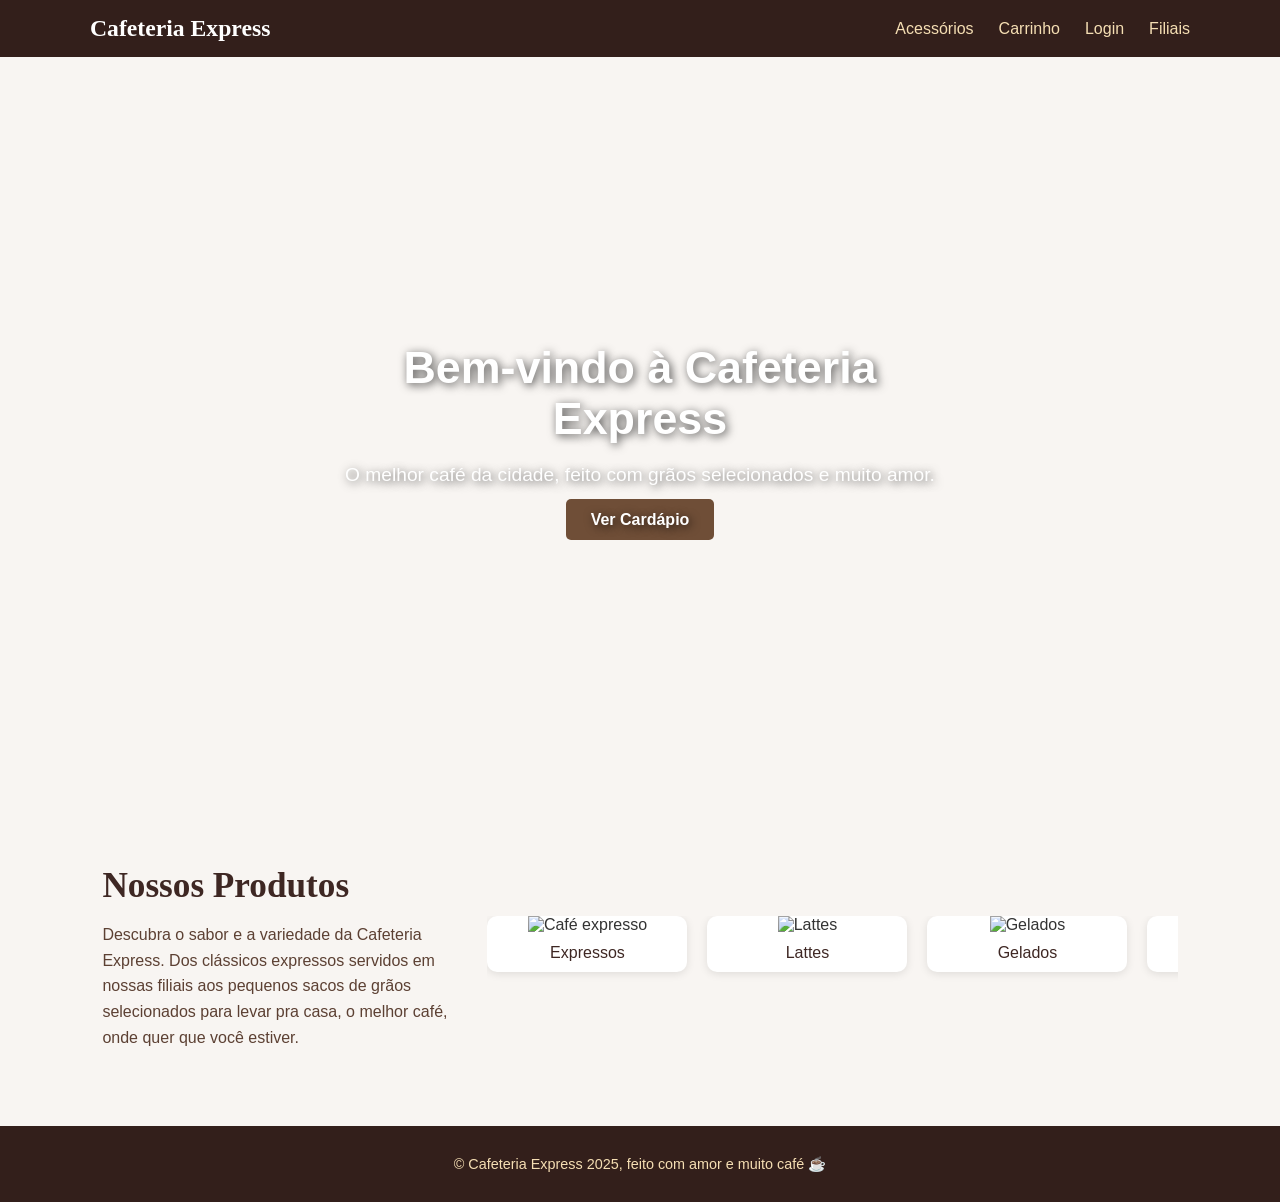
==== index.html @ 83c4452a "Add files via upload" ====
<!DOCTYPE html>
<html lang="pt-br">
<head>
    <meta charset="UTF-8">
    <meta name="viewport" content="width=device-width, initial-scale=1.0">
    <title>Cafeteria Express</title>
    <link rel="stylesheet" href="index.css">
</head>
<body>
    <header>
        <div class="container">
            <h1 class="logo">Cafeteria Express</h1>
            <nav>
                <!-- menú -->
                <ul class="menu">
                    <li><a href="acessórios.html">Acessórios</a></li>
                    <li><a href="login.html">Carrinho</a></li>
                    <li><a href="login.html">Login</a></li>
                    <li><a href="filial.html">Filiais</a></li>
                </ul>
            </nav>
        </div>
    </header>
    
    <!-- Central do início-->
    <section class="hero">
        <div class="hero-content">
            <h2>Bem-vindo à Cafeteria Express</h2>
            <p>O melhor café da cidade, feito com grãos selecionados e muito amor.</p>
            <a href="login.html" class="botao">Ver Cardápio</a>
        </div>
    </section>

    <section class="produtos">
    <div class="produtos-container">
        <div class="produtos-texto">
            <h2>Nossos Produtos</h2>
            <p>Descubra o sabor e a variedade da Cafeteria Express. Dos clássicos expressos servidos em nossas filiais aos pequenos sacos de grãos selecionados para levar pra casa, o melhor café, onde quer que você estiver.</p>
        </div>

        <div class="carrossel">
            <div class="item">
                <img src="https://i.pinimg.com/736x/4d/ee/81/4dee81f6a2a2453e061e9352c62f8b78.jpg" alt="Café expresso">
                <p>Expressos</p>
            </div>
            <div class="item">
                <img src="https://images.unsplash.com/photo-1541167760496-1628856ab772" alt="Lattes">
                <p>Lattes</p>
            </div>
            <div class="item">
                <img src="https://i.pinimg.com/736x/13/77/b2/1377b2ab9ab592ba8b2fa8a3f724e16e.jpg" alt="Gelados">
                <p>Gelados</p>
            </div>
            <div class="item">
                <img src="https://i.pinimg.com/736x/b9/d5/13/b9d5133b96e3b90ba5d4a3b5636ceeb7.jpg" alt="Doces">
                <p>Doces</p>
            </div>
            <div class="item">
                <img src="https://i.pinimg.com/736x/ae/89/64/ae8964cf6e597a886f5a9894a9e6cef9.jpg" alt="Salgados">
                <p>Salgados</p>
            </div>
            <div class="item">
                <img src="https://i.pinimg.com/736x/ad/c5/98/adc5980b20325e3e473f02723f715874.jpg" alt="Sacas de café">
                <p>Sacas de café</p>
            </div>
            <div class="item">
                <img src="https://i.pinimg.com/736x/a4/b3/50/a4b3501289ccf7d9346d3961d09ab35f.jpg" alt="Acessórios">
                <p>Acessórios</p>
            </div>
        </div>
    </div>
</section>

    <footer>
        <p>© Cafeteria Express 2025, feito com amor e muito café ☕</p>
    </footer>
</body>
</html>
---- index.css ----
body {
    margin: 0;
    font-family: "Poppins", sans-serif;
    background-color: #f8f5f2;
    color: #333;
}

header {
    background-color: #331f1b;
    color: #fff;
    padding: 15px 0;
}

.container {
    width: 90%;
    max-width: 1100px;
    margin: 0 auto;
    display: flex;
    justify-content: space-between;
    align-items: center;
}

.logo {
       font-family: 'Playfair Display', serif;
    font-size: 1.48em;
    margin: 0;
}

.menu {
    list-style: none;
    margin: 0;
    padding: 0;
    display: flex;
    gap: 25px;
}

.menu li a {
    text-decoration: none;
    color: #f5deb3;
    font-weight: 500;
    transition: color 0.3s;
}

.menu li a:hover {
    color: #fff;
}

.hero {
    background-image: url('https://images.unsplash.com/photo-1511920170033-f8396924c348');
    background-size: cover;
    background-position: center;
    height: 80vh;
    display: flex;
    align-items: center;
    justify-content: center;
    text-align: center;
    color: #fff;
    text-shadow: 2px 2px 10px rgba(0,0,0,0.7);
}

.hero-content {
    max-width: 600px;
}

.hero h2 {
    font-size: 2.8em;
    margin-bottom: 10px;
}

.hero p {
    font-size: 1.2em;
    margin-bottom: 25px;
}

.botao {
    background-color: #6f4e37;
    color: #fff;
    padding: 12px 25px;
    border-radius: 5px;
    text-decoration: none;
    font-weight: bold;
    transition: background 0.3s;
}

.botao:hover {
    background-color: #573c28;
}

.produtos {
    padding: 60px 8%;
}

.produtos-container {
    display: flex;
    align-items: center;
    justify-content: space-between;
    gap: 40px;
    flex-wrap: wrap; 
}

.produtos-texto {
    flex: 1;
    min-width: 250px;
}

.produtos-texto h2 {
    font-family: 'Playfair Display', serif;
    font-size: 2.2em;
    color: #3e2723;
    margin-bottom: 10px;
}

.produtos-texto p {
    color: #5c4033;
    line-height: 1.6;
    max-width: 400px;
}

.carrossel {
    flex: 2;
    display: flex;
    overflow-x: auto;
    gap: 20px;
    scroll-behavior: smooth;
    padding-bottom: 15px;
}

.carrossel::-webkit-scrollbar {
    height: 10px;
}

.carrossel::-webkit-scrollbar-thumb {
    background: #6f4e37;
    border-radius: 10px;
}

.item {
    flex: 0 0 auto;
    width: 200px;
    background-color: #fff;
    border-radius: 10px;
    box-shadow: 0 2px 8px rgba(0,0,0,0.1);
    text-align: center;
    overflow: hidden;
    transition: transform 0.3s;
}

.item:hover {
    transform: scale(1.05);
}

.item img {
    width: 100%;
    height: 150px;
    object-fit: cover;
}

.item p {
    margin: 10px 0;
    font-weight: 500;
    color: #3e2723;
}

footer {
    background-color: #331f1b;
    color: #f5deb3;
    text-align: center;
    padding: 15px 0;
    font-size: 0.9em;
}
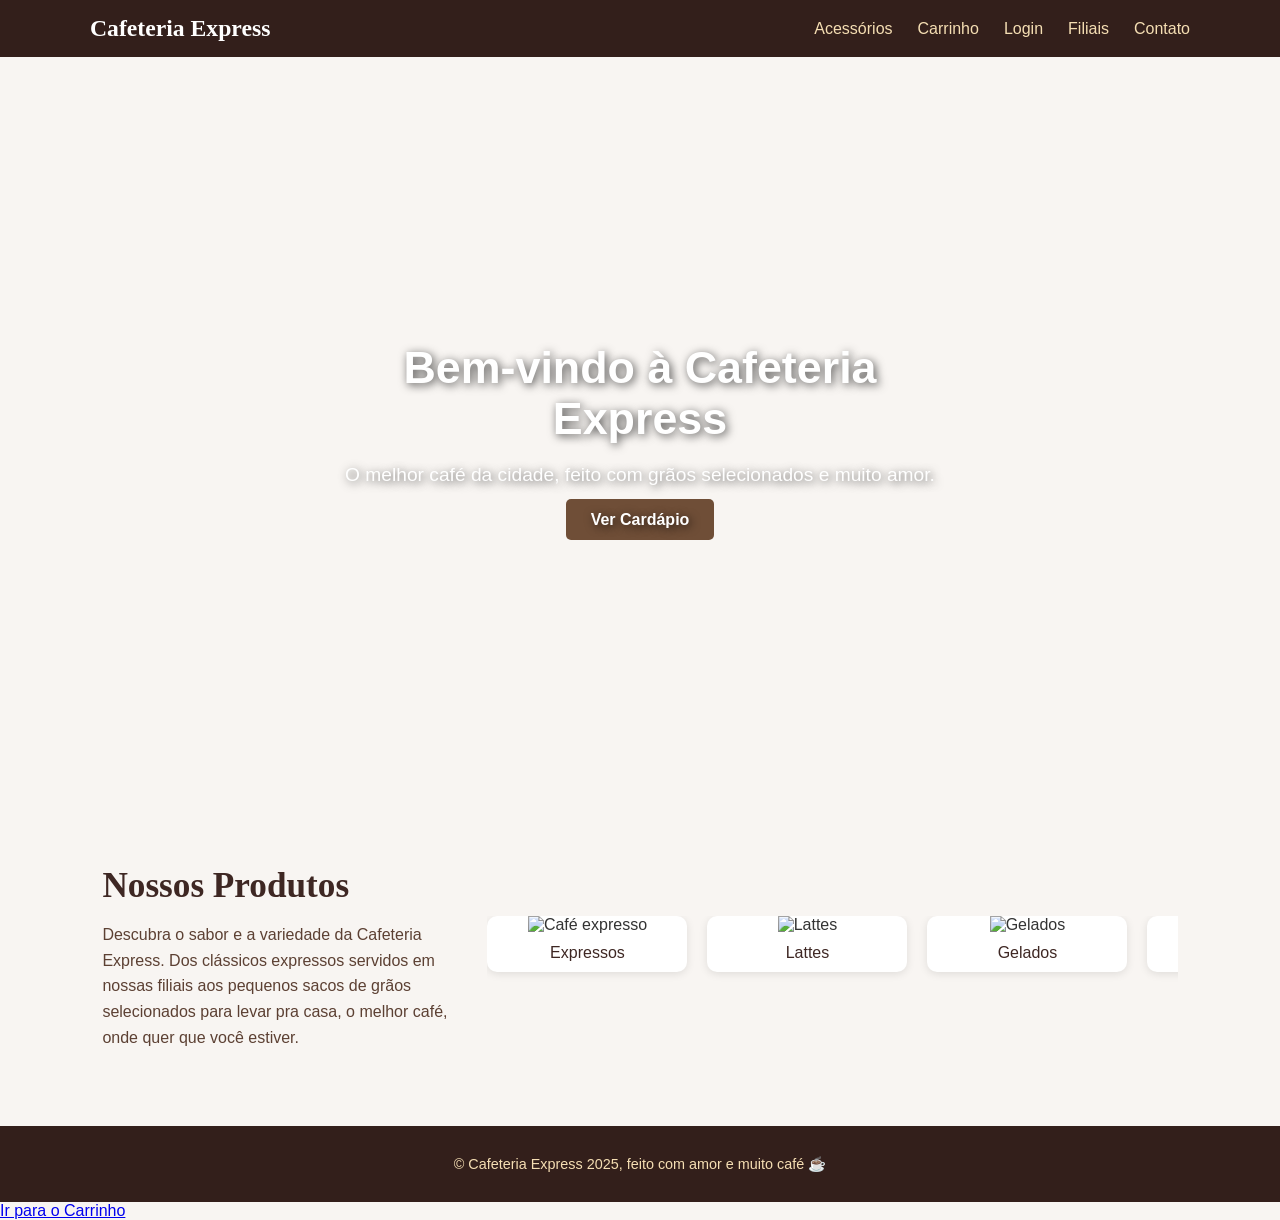
==== commit f3a1f310: "teste cafeteria ilustrativa" ====
--- a/index.html
+++ b/index.html
@@ -1,78 +1,79 @@
-<!DOCTYPE html>
-<html lang="pt-br">
-<head>
-    <meta charset="UTF-8">
-    <meta name="viewport" content="width=device-width, initial-scale=1.0">
-    <title>Cafeteria Express</title>
-    <link rel="stylesheet" href="index.css">
-</head>
-<body>
-    <header>
-        <div class="container">
-            <h1 class="logo">Cafeteria Express</h1>
-            <nav>
-                <!-- menú -->
-                <ul class="menu">
-                    <li><a href="acessórios.html">Acessórios</a></li>
-                    <li><a href="login.html">Carrinho</a></li>
-                    <li><a href="login.html">Login</a></li>
-                    <li><a href="filial.html">Filiais</a></li>
-                </ul>
-            </nav>
-        </div>
-    </header>
-    
-    <!-- Central do início-->
-    <section class="hero">
-        <div class="hero-content">
-            <h2>Bem-vindo à Cafeteria Express</h2>
-            <p>O melhor café da cidade, feito com grãos selecionados e muito amor.</p>
-            <a href="login.html" class="botao">Ver Cardápio</a>
-        </div>
-    </section>
-
-    <section class="produtos">
-    <div class="produtos-container">
-        <div class="produtos-texto">
-            <h2>Nossos Produtos</h2>
-            <p>Descubra o sabor e a variedade da Cafeteria Express. Dos clássicos expressos servidos em nossas filiais aos pequenos sacos de grãos selecionados para levar pra casa, o melhor café, onde quer que você estiver.</p>
-        </div>
-
-        <div class="carrossel">
-            <div class="item">
-                <img src="https://i.pinimg.com/736x/4d/ee/81/4dee81f6a2a2453e061e9352c62f8b78.jpg" alt="Café expresso">
-                <p>Expressos</p>
-            </div>
-            <div class="item">
-                <img src="https://images.unsplash.com/photo-1541167760496-1628856ab772" alt="Lattes">
-                <p>Lattes</p>
-            </div>
-            <div class="item">
-                <img src="https://i.pinimg.com/736x/13/77/b2/1377b2ab9ab592ba8b2fa8a3f724e16e.jpg" alt="Gelados">
-                <p>Gelados</p>
-            </div>
-            <div class="item">
-                <img src="https://i.pinimg.com/736x/b9/d5/13/b9d5133b96e3b90ba5d4a3b5636ceeb7.jpg" alt="Doces">
-                <p>Doces</p>
-            </div>
-            <div class="item">
-                <img src="https://i.pinimg.com/736x/ae/89/64/ae8964cf6e597a886f5a9894a9e6cef9.jpg" alt="Salgados">
-                <p>Salgados</p>
-            </div>
-            <div class="item">
-                <img src="https://i.pinimg.com/736x/ad/c5/98/adc5980b20325e3e473f02723f715874.jpg" alt="Sacas de café">
-                <p>Sacas de café</p>
-            </div>
-            <div class="item">
-                <img src="https://i.pinimg.com/736x/a4/b3/50/a4b3501289ccf7d9346d3961d09ab35f.jpg" alt="Acessórios">
-                <p>Acessórios</p>
-            </div>
-        </div>
-    </div>
-</section>
-
-    <footer>
-        <p>© Cafeteria Express 2025, feito com amor e muito café ☕</p>
-    </footer>
-</body>
+<!DOCTYPE html>
+<html lang="pt-br">
+<head>
+    <meta charset="UTF-8">
+    <meta name="viewport" content="width=device-width, initial-scale=1.0">
+    <title>Cafeteria Express</title>
+    <link rel="stylesheet" href="index.css">
+</head>
+<body>
+    <header>
+        <div class="container">
+            <h1 class="logo">Cafeteria Express</h1>
+            <nav>
+                <!-- menú -->
+                <ul class="menu">
+                    <li><a href="acessórios.html">Acessórios</a></li>
+                    <li><a href="login.html">Carrinho</a></li>
+                    <li><a href="login.html">Login</a></li>
+                    <li><a href="#">Filiais</a></li>
+                    <li><a href="#">Contato</a></li>
+                </ul>
+            </nav>
+        </div>
+    </header>
+
+    <section class="hero">
+        <div class="hero-content">
+            <h2>Bem-vindo à Cafeteria Express</h2>
+            <p>O melhor café da cidade, feito com grãos selecionados e muito amor.</p>
+            <a href="cardapio.html" class="botao">Ver Cardápio</a>
+        </div>
+    </section>
+
+    <section class="produtos">
+    <div class="produtos-container">
+        <div class="produtos-texto">
+            <h2>Nossos Produtos</h2>
+            <p>Descubra o sabor e a variedade da Cafeteria Express. Dos clássicos expressos servidos em nossas filiais aos pequenos sacos de grãos selecionados para levar pra casa, o melhor café, onde quer que você estiver.</p>
+        </div>
+
+        <div class="carrossel">
+            <div class="item">
+                <img src="https://i.pinimg.com/736x/4d/ee/81/4dee81f6a2a2453e061e9352c62f8b78.jpg" alt="Café expresso">
+                <p>Expressos</p>
+            </div>
+            <div class="item">
+                <img src="https://images.unsplash.com/photo-1541167760496-1628856ab772" alt="Lattes">
+                <p>Lattes</p>
+            </div>
+            <div class="item">
+                <img src="https://i.pinimg.com/736x/13/77/b2/1377b2ab9ab592ba8b2fa8a3f724e16e.jpg" alt="Gelados">
+                <p>Gelados</p>
+            </div>
+            <div class="item">
+                <img src="https://i.pinimg.com/736x/b9/d5/13/b9d5133b96e3b90ba5d4a3b5636ceeb7.jpg" alt="Doces">
+                <p>Doces</p>
+            </div>
+            <div class="item">
+                <img src="https://i.pinimg.com/736x/ae/89/64/ae8964cf6e597a886f5a9894a9e6cef9.jpg" alt="Salgados">
+                <p>Salgados</p>
+            </div>
+            <div class="item">
+                <img src="https://i.pinimg.com/736x/ad/c5/98/adc5980b20325e3e473f02723f715874.jpg" alt="Sacas de café">
+                <p>Sacas de café</p>
+            </div>
+            <div class="item">
+                <img src="https://i.pinimg.com/736x/a4/b3/50/a4b3501289ccf7d9346d3961d09ab35f.jpg" alt="Acessórios">
+                <p>Acessórios</p>
+            </div>
+        </div>
+    </div>
+</section>
+
+    <footer>
+        <p>© Cafeteria Express 2025, feito com amor e muito café ☕</p>
+    </footer>
+<a href="carrinho.html">Ir para o Carrinho</a>
+</body>
 </html>
--- a/index.css
+++ b/index.css
@@ -1,170 +1,170 @@
-body {
-    margin: 0;
-    font-family: "Poppins", sans-serif;
-    background-color: #f8f5f2;
-    color: #333;
-}
-
-header {
-    background-color: #331f1b;
-    color: #fff;
-    padding: 15px 0;
-}
-
-.container {
-    width: 90%;
-    max-width: 1100px;
-    margin: 0 auto;
-    display: flex;
-    justify-content: space-between;
-    align-items: center;
-}
-
-.logo {
-       font-family: 'Playfair Display', serif;
-    font-size: 1.48em;
-    margin: 0;
-}
-
-.menu {
-    list-style: none;
-    margin: 0;
-    padding: 0;
-    display: flex;
-    gap: 25px;
-}
-
-.menu li a {
-    text-decoration: none;
-    color: #f5deb3;
-    font-weight: 500;
-    transition: color 0.3s;
-}
-
-.menu li a:hover {
-    color: #fff;
-}
-
-.hero {
-    background-image: url('https://images.unsplash.com/photo-1511920170033-f8396924c348');
-    background-size: cover;
-    background-position: center;
-    height: 80vh;
-    display: flex;
-    align-items: center;
-    justify-content: center;
-    text-align: center;
-    color: #fff;
-    text-shadow: 2px 2px 10px rgba(0,0,0,0.7);
-}
-
-.hero-content {
-    max-width: 600px;
-}
-
-.hero h2 {
-    font-size: 2.8em;
-    margin-bottom: 10px;
-}
-
-.hero p {
-    font-size: 1.2em;
-    margin-bottom: 25px;
-}
-
-.botao {
-    background-color: #6f4e37;
-    color: #fff;
-    padding: 12px 25px;
-    border-radius: 5px;
-    text-decoration: none;
-    font-weight: bold;
-    transition: background 0.3s;
-}
-
-.botao:hover {
-    background-color: #573c28;
-}
-
-.produtos {
-    padding: 60px 8%;
-}
-
-.produtos-container {
-    display: flex;
-    align-items: center;
-    justify-content: space-between;
-    gap: 40px;
-    flex-wrap: wrap; 
-}
-
-.produtos-texto {
-    flex: 1;
-    min-width: 250px;
-}
-
-.produtos-texto h2 {
-    font-family: 'Playfair Display', serif;
-    font-size: 2.2em;
-    color: #3e2723;
-    margin-bottom: 10px;
-}
-
-.produtos-texto p {
-    color: #5c4033;
-    line-height: 1.6;
-    max-width: 400px;
-}
-
-.carrossel {
-    flex: 2;
-    display: flex;
-    overflow-x: auto;
-    gap: 20px;
-    scroll-behavior: smooth;
-    padding-bottom: 15px;
-}
-
-.carrossel::-webkit-scrollbar {
-    height: 10px;
-}
-
-.carrossel::-webkit-scrollbar-thumb {
-    background: #6f4e37;
-    border-radius: 10px;
-}
-
-.item {
-    flex: 0 0 auto;
-    width: 200px;
-    background-color: #fff;
-    border-radius: 10px;
-    box-shadow: 0 2px 8px rgba(0,0,0,0.1);
-    text-align: center;
-    overflow: hidden;
-    transition: transform 0.3s;
-}
-
-.item:hover {
-    transform: scale(1.05);
-}
-
-.item img {
-    width: 100%;
-    height: 150px;
-    object-fit: cover;
-}
-
-.item p {
-    margin: 10px 0;
-    font-weight: 500;
-    color: #3e2723;
-}
-
-footer {
-    background-color: #331f1b;
-    color: #f5deb3;
-    text-align: center;
-    padding: 15px 0;
-    font-size: 0.9em;
+body {
+    margin: 0;
+    font-family: "Poppins", sans-serif;
+    background-color: #f8f5f2;
+    color: #333;
+}
+
+header {
+    background-color: #331f1b;
+    color: #fff;
+    padding: 15px 0;
+}
+
+.container {
+    width: 90%;
+    max-width: 1100px;
+    margin: 0 auto;
+    display: flex;
+    justify-content: space-between;
+    align-items: center;
+}
+
+.logo {
+       font-family: 'Playfair Display', serif;
+    font-size: 1.48em;
+    margin: 0;
+}
+
+.menu {
+    list-style: none;
+    margin: 0;
+    padding: 0;
+    display: flex;
+    gap: 25px;
+}
+
+.menu li a {
+    text-decoration: none;
+    color: #f5deb3;
+    font-weight: 500;
+    transition: color 0.3s;
+}
+
+.menu li a:hover {
+    color: #fff;
+}
+
+.hero {
+    background-image: url('https://images.unsplash.com/photo-1511920170033-f8396924c348');
+    background-size: cover;
+    background-position: center;
+    height: 80vh;
+    display: flex;
+    align-items: center;
+    justify-content: center;
+    text-align: center;
+    color: #fff;
+    text-shadow: 2px 2px 10px rgba(0,0,0,0.7);
+}
+
+.hero-content {
+    max-width: 600px;
+}
+
+.hero h2 {
+    font-size: 2.8em;
+    margin-bottom: 10px;
+}
+
+.hero p {
+    font-size: 1.2em;
+    margin-bottom: 25px;
+}
+
+.botao {
+    background-color: #6f4e37;
+    color: #fff;
+    padding: 12px 25px;
+    border-radius: 5px;
+    text-decoration: none;
+    font-weight: bold;
+    transition: background 0.3s;
+}
+
+.botao:hover {
+    background-color: #573c28;
+}
+
+.produtos {
+    padding: 60px 8%;
+}
+
+.produtos-container {
+    display: flex;
+    align-items: center;
+    justify-content: space-between;
+    gap: 40px;
+    flex-wrap: wrap; 
+}
+
+.produtos-texto {
+    flex: 1;
+    min-width: 250px;
+}
+
+.produtos-texto h2 {
+    font-family: 'Playfair Display', serif;
+    font-size: 2.2em;
+    color: #3e2723;
+    margin-bottom: 10px;
+}
+
+.produtos-texto p {
+    color: #5c4033;
+    line-height: 1.6;
+    max-width: 400px;
+}
+
+.carrossel {
+    flex: 2;
+    display: flex;
+    overflow-x: auto;
+    gap: 20px;
+    scroll-behavior: smooth;
+    padding-bottom: 15px;
+}
+
+.carrossel::-webkit-scrollbar {
+    height: 10px;
+}
+
+.carrossel::-webkit-scrollbar-thumb {
+    background: #6f4e37;
+    border-radius: 10px;
+}
+
+.item {
+    flex: 0 0 auto;
+    width: 200px;
+    background-color: #fff;
+    border-radius: 10px;
+    box-shadow: 0 2px 8px rgba(0,0,0,0.1);
+    text-align: center;
+    overflow: hidden;
+    transition: transform 0.3s;
+}
+
+.item:hover {
+    transform: scale(1.05);
+}
+
+.item img {
+    width: 100%;
+    height: 150px;
+    object-fit: cover;
+}
+
+.item p {
+    margin: 10px 0;
+    font-weight: 500;
+    color: #3e2723;
+}
+
+footer {
+    background-color: #331f1b;
+    color: #f5deb3;
+    text-align: center;
+    padding: 15px 0;
+    font-size: 0.9em;
 }
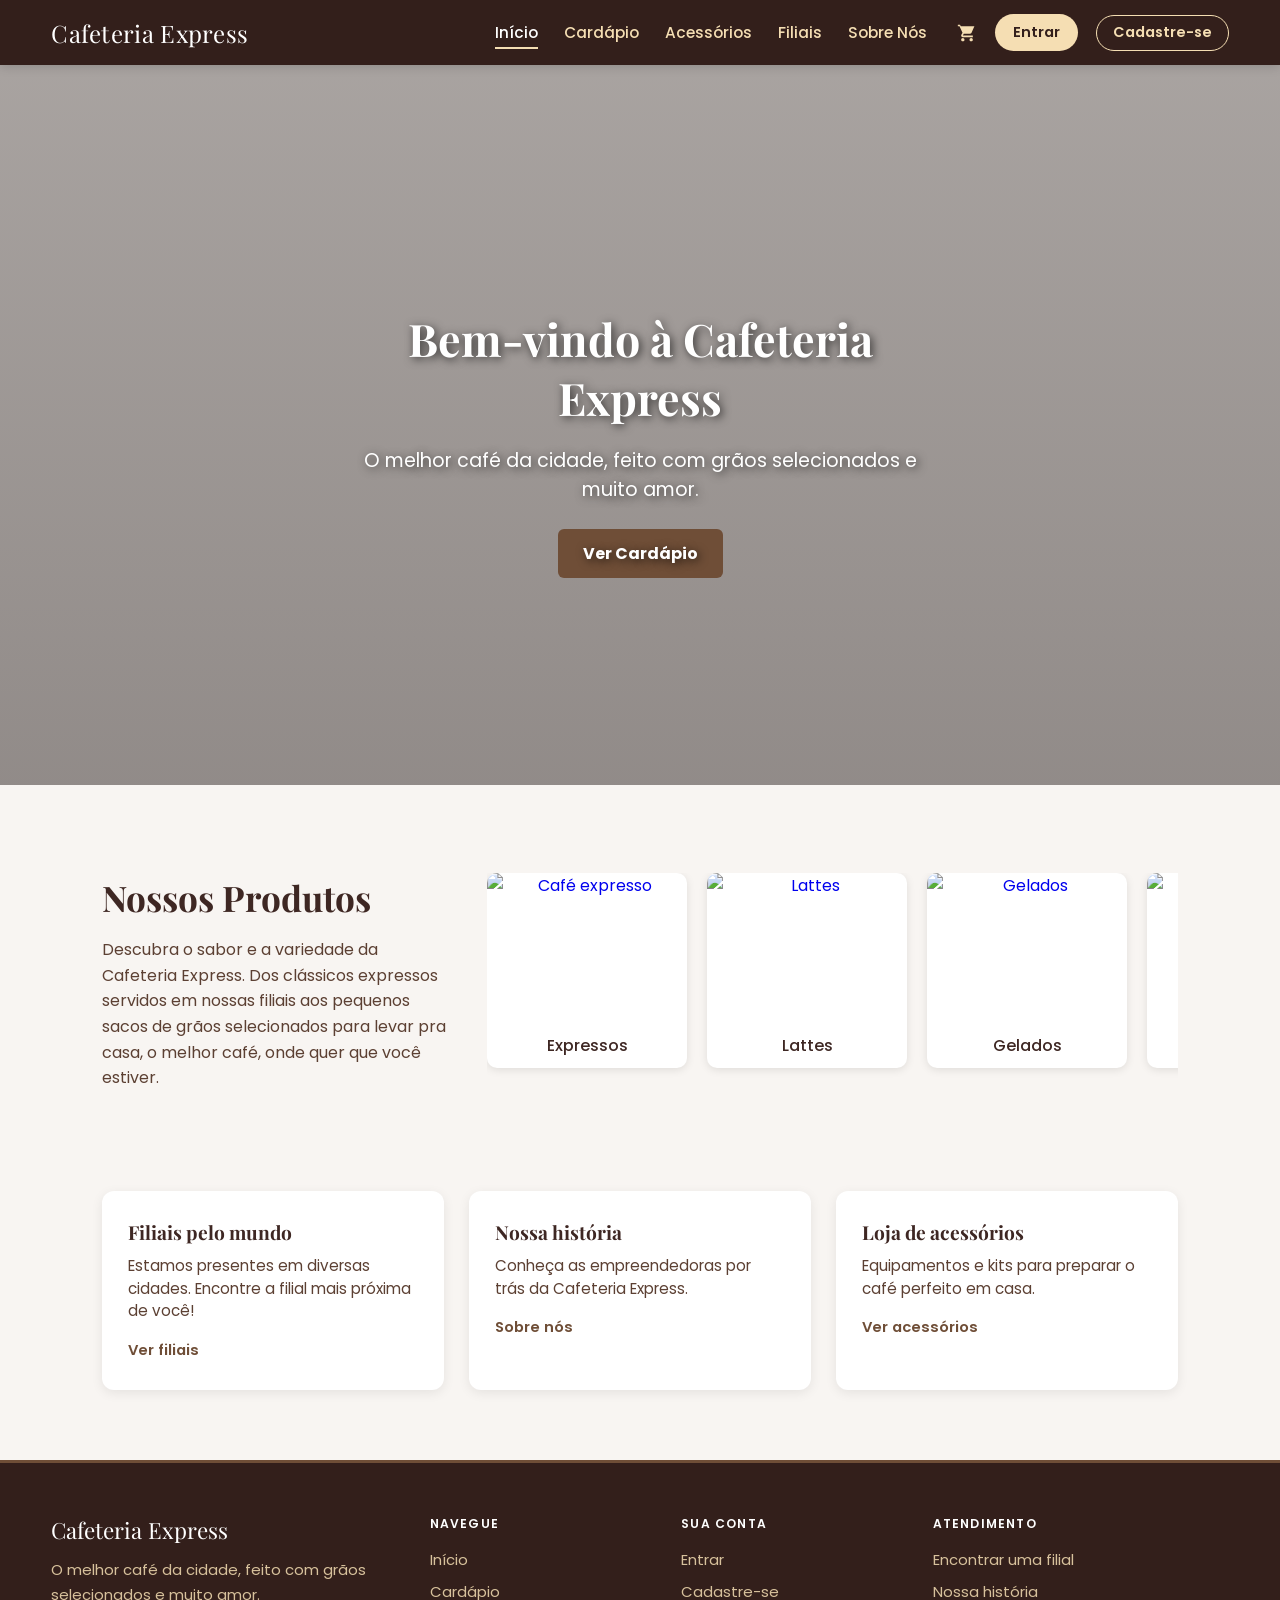
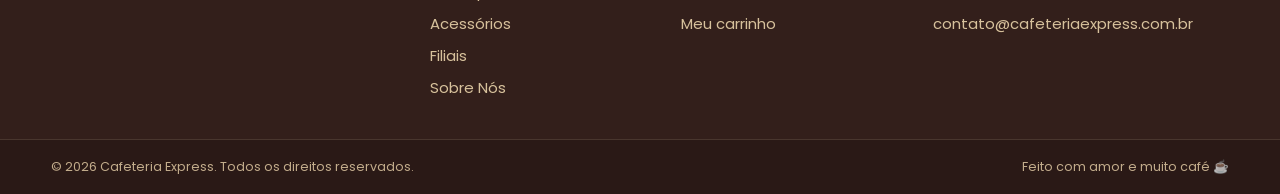
==== commit 2bb6d3ce: "Atualização do coffe" ====
--- a/index.html
+++ b/index.html
@@ -2,23 +2,36 @@
 <html lang="pt-br">
 <head>
     <meta charset="UTF-8">
-    <meta name="viewport" content="width=device-width, initial-scale=1.0">
-    <title>Cafeteria Express</title>
+    <meta name="viewport" content="width=device-width, initial-scale=1.0, viewport-fit=cover">
+    <title>Cafeteria Express — O melhor café da cidade</title>
+    <link href="https://fonts.googleapis.com/css2?family=Poppins:wght@300;400;500;600&family=Playfair+Display:wght@600&display=swap" rel="stylesheet">
+    <link rel="stylesheet" href="global.css">
     <link rel="stylesheet" href="index.css">
 </head>
 <body>
     <header>
         <div class="container">
-            <h1 class="logo">Cafeteria Express</h1>
+            <a href="index.html" class="logo">Cafeteria Express</a>
             <nav>
-                <!-- menú -->
-                <ul class="menu">
-                    <li><a href="acessórios.html">Acessórios</a></li>
-                    <li><a href="login.html">Carrinho</a></li>
-                    <li><a href="login.html">Login</a></li>
-                    <li><a href="#">Filiais</a></li>
-                    <li><a href="#">Contato</a></li>
+                <button id="nav-toggle" class="nav-toggle" aria-label="Abrir menu" aria-expanded="false">
+                    <span></span><span></span><span></span>
+                </button>
+                <ul class="menu" id="menu-principal">
+                    <li><a href="index.html" class="active">Início</a></li>
+                    <li><a href="carrinho.html">Cardápio</a></li>
+                    <li><a href="acessorios.html">Acessórios</a></li>
+                    <li><a href="filial.html">Filiais</a></li>
+                    <li><a href="sobre.html">Sobre Nós</a></li>
+                    <li class="menu-acoes-mobile"><a href="login.html" class="botao-login">Entrar</a></li>
+                    <li class="menu-acoes-mobile"><a href="cadastro.html" class="botao-cadastro">Cadastre-se</a></li>
                 </ul>
+                <div class="nav-acoes">
+                    <a href="carrinho-resumo.html" class="icone-carrinho" aria-label="Ver carrinho">
+                        <svg class="icone-carrinho-svg" viewBox="0 0 24 24" width="20" height="20" fill="currentColor" aria-hidden="true"><path d="M7 18c-1.1 0-1.99.9-1.99 2S5.9 22 7 22s2-.9 2-2-.9-2-2-2zM1 2v2h2l3.6 7.59-1.35 2.45c-.16.28-.25.61-.25.96 0 1.1.9 2 2 2h12v-2H7.42c-.14 0-.25-.11-.25-.25l.03-.12L8.1 13h7.45c.75 0 1.41-.41 1.75-1.03L20.88 4H4.54l-.94-2H1zm16 16c-1.1 0-1.99.9-1.99 2s.89 2 1.99 2 2-.9 2-2-.9-2-2-2z"/></svg> <span id="cart-badge" class="cart-badge">0</span>
+                    </a>
+                    <a href="login.html" class="botao-login">Entrar</a>
+                    <a href="cadastro.html" class="botao-cadastro">Cadastre-se</a>
+                </div>
             </nav>
         </div>
     </header>
@@ -27,53 +40,116 @@
         <div class="hero-content">
             <h2>Bem-vindo à Cafeteria Express</h2>
             <p>O melhor café da cidade, feito com grãos selecionados e muito amor.</p>
-            <a href="cardapio.html" class="botao">Ver Cardápio</a>
+            <a href="carrinho.html" class="botao">Ver Cardápio</a>
         </div>
     </section>
 
     <section class="produtos">
-    <div class="produtos-container">
-        <div class="produtos-texto">
-            <h2>Nossos Produtos</h2>
-            <p>Descubra o sabor e a variedade da Cafeteria Express. Dos clássicos expressos servidos em nossas filiais aos pequenos sacos de grãos selecionados para levar pra casa, o melhor café, onde quer que você estiver.</p>
+        <div class="produtos-container">
+            <div class="produtos-texto">
+                <h2>Nossos Produtos</h2>
+                <p>Descubra o sabor e a variedade da Cafeteria Express. Dos clássicos expressos servidos em nossas filiais aos pequenos sacos de grãos selecionados para levar pra casa, o melhor café, onde quer que você estiver.</p>
+            </div>
+
+            <div class="carrossel">
+                <a class="item" href="carrinho.html">
+                    <img src="https://i.pinimg.com/736x/4d/ee/81/4dee81f6a2a2453e061e9352c62f8b78.jpg" alt="Café expresso">
+                    <p>Expressos</p>
+                </a>
+                <a class="item" href="carrinho.html">
+                    <img src="https://images.unsplash.com/photo-1541167760496-1628856ab772" alt="Lattes">
+                    <p>Lattes</p>
+                </a>
+                <a class="item" href="carrinho.html">
+                    <img src="https://i.pinimg.com/736x/13/77/b2/1377b2ab9ab592ba8b2fa8a3f724e16e.jpg" alt="Gelados">
+                    <p>Gelados</p>
+                </a>
+                <a class="item" href="carrinho.html">
+                    <img src="https://i.pinimg.com/736x/b9/d5/13/b9d5133b96e3b90ba5d4a3b5636ceeb7.jpg" alt="Doces">
+                    <p>Doces</p>
+                </a>
+                <a class="item" href="carrinho.html">
+                    <img src="https://i.pinimg.com/736x/ae/89/64/ae8964cf6e597a886f5a9894a9e6cef9.jpg" alt="Salgados">
+                    <p>Salgados</p>
+                </a>
+                <a class="item" href="acessorios.html">
+                    <img src="https://i.pinimg.com/736x/ad/c5/98/adc5980b20325e3e473f02723f715874.jpg" alt="Sacas de café">
+                    <p>Sacas de café</p>
+                </a>
+                <a class="item" href="acessorios.html">
+                    <img src="https://i.pinimg.com/736x/a4/b3/50/a4b3501289ccf7d9346d3961d09ab35f.jpg" alt="Acessórios">
+                    <p>Acessórios</p>
+                </a>
+            </div>
+        </div>
+    </section>
+
+    <section class="destaque">
+        <div class="destaque-container">
+            <div class="destaque-caixa">
+                <h3>Filiais pelo mundo</h3>
+                <p>Estamos presentes em diversas cidades. Encontre a filial mais próxima de você!</p>
+                <a href="filial.html" class="link-destaque">Ver filiais</a>
+            </div>
+            <div class="destaque-caixa">
+                <h3>Nossa história</h3>
+                <p>Conheça as empreendedoras por trás da Cafeteria Express.</p>
+                <a href="sobre.html" class="link-destaque">Sobre nós</a>
+            </div>
+            <div class="destaque-caixa">
+                <h3>Loja de acessórios</h3>
+                <p>Equipamentos e kits para preparar o café perfeito em casa.</p>
+                <a href="acessorios.html" class="link-destaque">Ver acessórios</a>
+            </div>
+        </div>
+    </section>
+
+    <footer class="rodape">
+        <div class="rodape-container">
+            <div class="rodape-col rodape-marca">
+                <a href="index.html" class="rodape-logo">Cafeteria Express</a>
+                <p>O melhor café da cidade, feito com grãos selecionados e muito amor.</p>
+            </div>
+
+            <nav class="rodape-col" aria-label="Navegação do rodapé">
+                <h3>Navegue</h3>
+                <ul>
+                    <li><a href="index.html">Início</a></li>
+                    <li><a href="carrinho.html">Cardápio</a></li>
+                    <li><a href="acessorios.html">Acessórios</a></li>
+                    <li><a href="filial.html">Filiais</a></li>
+                    <li><a href="sobre.html">Sobre Nós</a></li>
+                </ul>
+            </nav>
+
+            <nav class="rodape-col" aria-label="Sua conta">
+                <h3>Sua conta</h3>
+                <ul>
+                    <li><a href="login.html">Entrar</a></li>
+                    <li><a href="cadastro.html">Cadastre-se</a></li>
+                    <li><a href="carrinho-resumo.html">Meu carrinho</a></li>
+                </ul>
+            </nav>
+
+            <div class="rodape-col">
+                <h3>Atendimento</h3>
+                <ul>
+                    <li><a href="filial.html">Encontrar uma filial</a></li>
+                    <li><a href="sobre.html">Nossa história</a></li>
+                    <li><a href="mailto:contato@cafeteriaexpress.com.br">contato@cafeteriaexpress.com.br</a></li>
+                </ul>
+            </div>
         </div>
 
-        <div class="carrossel">
-            <div class="item">
-                <img src="https://i.pinimg.com/736x/4d/ee/81/4dee81f6a2a2453e061e9352c62f8b78.jpg" alt="Café expresso">
-                <p>Expressos</p>
-            </div>
-            <div class="item">
-                <img src="https://images.unsplash.com/photo-1541167760496-1628856ab772" alt="Lattes">
-                <p>Lattes</p>
-            </div>
-            <div class="item">
-                <img src="https://i.pinimg.com/736x/13/77/b2/1377b2ab9ab592ba8b2fa8a3f724e16e.jpg" alt="Gelados">
-                <p>Gelados</p>
-            </div>
-            <div class="item">
-                <img src="https://i.pinimg.com/736x/b9/d5/13/b9d5133b96e3b90ba5d4a3b5636ceeb7.jpg" alt="Doces">
-                <p>Doces</p>
-            </div>
-            <div class="item">
-                <img src="https://i.pinimg.com/736x/ae/89/64/ae8964cf6e597a886f5a9894a9e6cef9.jpg" alt="Salgados">
-                <p>Salgados</p>
-            </div>
-            <div class="item">
-                <img src="https://i.pinimg.com/736x/ad/c5/98/adc5980b20325e3e473f02723f715874.jpg" alt="Sacas de café">
-                <p>Sacas de café</p>
-            </div>
-            <div class="item">
-                <img src="https://i.pinimg.com/736x/a4/b3/50/a4b3501289ccf7d9346d3961d09ab35f.jpg" alt="Acessórios">
-                <p>Acessórios</p>
+        <div class="rodape-base">
+            <div class="rodape-base-container">
+                <p>&copy; <span data-ano>2025</span> Cafeteria Express. Todos os direitos reservados.</p>
+                <p>Feito com amor e muito café &#9749;</p>
             </div>
         </div>
-    </div>
-</section>
+    </footer>
 
-    <footer>
-        <p>© Cafeteria Express 2025, feito com amor e muito café ☕</p>
-    </footer>
-<a href="carrinho.html">Ir para o Carrinho</a>
+    <script src="cart.js"></script>
+    <script src="nav.js"></script>
 </body>
-</html>+</html>
--- a/global.css
+++ b/global.css
@@ -0,0 +1,496 @@
+:root {
+    --marrom-escuro: #331f1b;
+    --marrom: #6f4e37;
+    --marrom-hover: #573c28;
+    --marrom-claro: #f5deb3;
+    --bg: #f8f5f2;
+    --texto: #3e2723;
+    --texto-suave: #5c4033;
+    --borda: #e3d3c5;
+}
+
+* {
+    box-sizing: border-box;
+}
+
+html {
+    -webkit-text-size-adjust: 100%;
+    text-size-adjust: 100%;
+}
+
+body {
+    margin: 0;
+    min-height: 100vh;
+    min-height: 100dvh;
+    display: flex;
+    flex-direction: column;
+    font-family: 'Poppins', sans-serif;
+    background-color: var(--bg);
+    color: var(--texto);
+    overflow-x: hidden;
+}
+
+img,
+svg,
+video {
+    max-width: 100%;
+}
+
+a {
+    font-family: inherit;
+}
+
+header {
+    background-color: var(--marrom-escuro);
+    position: sticky;
+    top: 0;
+    z-index: 100;
+    box-shadow: 0 2px 10px rgba(0,0,0,0.15);
+}
+
+header .container {
+    width: 92%;
+    max-width: 1200px;
+    margin: 0 auto;
+    display: flex;
+    align-items: center;
+    justify-content: space-between;
+    padding: 14px 0;
+}
+
+.logo {
+    font-family: 'Playfair Display', serif;
+    font-size: 1.5em;
+    color: #fff;
+    text-decoration: none;
+    letter-spacing: 0.3px;
+    white-space: nowrap;
+}
+
+header nav {
+    display: flex;
+    align-items: center;
+    gap: 30px;
+}
+
+.menu {
+    list-style: none;
+    display: flex;
+    gap: 26px;
+    margin: 0;
+    padding: 0;
+}
+
+.menu li a {
+    text-decoration: none;
+    color: var(--marrom-claro);
+    font-weight: 500;
+    font-size: 0.96em;
+    padding-bottom: 4px;
+    border-bottom: 2px solid transparent;
+    transition: color 0.25s, border-color 0.25s;
+}
+
+.menu li a:hover {
+    color: #fff;
+}
+
+.menu li a.active {
+    color: #fff;
+    border-bottom-color: var(--marrom-claro);
+}
+
+.nav-acoes {
+    display: flex;
+    align-items: center;
+    gap: 18px;
+}
+
+.icone-carrinho {
+    position: relative;
+    text-decoration: none;
+    font-size: 1.25em;
+    color: var(--marrom-claro);
+    display: inline-flex;
+    align-items: center;
+    gap: 6px;
+    transition: color 0.25s;
+}
+
+.icone-carrinho:hover {
+    color: #fff;
+}
+
+.icone-carrinho-svg {
+    display: block;
+}
+
+.cart-badge {
+    position: absolute;
+    top: -8px;
+    right: -12px;
+    background: #c0392b;
+    color: #fff;
+    font-size: 0.6em;
+    font-weight: 700;
+    min-width: 17px;
+    height: 17px;
+    border-radius: 50%;
+    display: none;
+    align-items: center;
+    justify-content: center;
+    padding: 0 3px;
+    font-family: 'Poppins', sans-serif;
+}
+
+.botao-login {
+    text-decoration: none;
+    background-color: var(--marrom-claro);
+    color: var(--marrom-escuro);
+    padding: 8px 18px;
+    border-radius: 20px;
+    font-weight: 600;
+    font-size: 0.9em;
+    transition: 0.25s;
+    white-space: nowrap;
+}
+
+.botao-login:hover {
+    background-color: #fff;
+}
+
+.botao-cadastro {
+    text-decoration: none;
+    background-color: transparent;
+    color: var(--marrom-claro);
+    border: 1.5px solid var(--marrom-claro);
+    padding: 6.5px 16px;
+    border-radius: 20px;
+    font-weight: 600;
+    font-size: 0.9em;
+    transition: 0.25s;
+    white-space: nowrap;
+}
+
+.botao-cadastro:hover {
+    background-color: var(--marrom-claro);
+    color: var(--marrom-escuro);
+}
+
+/* Itens de conta dentro do menu — só aparecem no mobile */
+.menu-acoes-mobile {
+    display: none;
+}
+
+/* Hamburger — visível apenas no mobile */
+.nav-toggle {
+    display: none;
+    flex-direction: column;
+    justify-content: center;
+    align-items: center;
+    gap: 5px;
+    width: 44px;
+    height: 44px;
+    background: none;
+    border: none;
+    cursor: pointer;
+    padding: 0;
+    position: relative;
+    z-index: 3;
+}
+
+.nav-toggle span {
+    display: block;
+    width: 24px;
+    height: 2px;
+    background: #fff;
+    transition: 0.3s;
+}
+
+.nav-toggle.ativo span:nth-child(1) { transform: translateY(7px) rotate(45deg); }
+.nav-toggle.ativo span:nth-child(2) { opacity: 0; }
+.nav-toggle.ativo span:nth-child(3) { transform: translateY(-7px) rotate(-45deg); }
+
+.nav-overlay {
+    position: fixed;
+    inset: 0;
+    background: rgba(20, 10, 8, 0.55);
+    opacity: 0;
+    visibility: hidden;
+    transition: opacity 0.3s, visibility 0.3s;
+    z-index: 1;
+}
+
+.nav-overlay.visivel {
+    opacity: 1;
+    visibility: visible;
+}
+
+body.menu-aberto {
+    overflow: hidden;
+}
+
+/* Tablets e celulares: menu lateral */
+@media (max-width: 1024px) {
+    header .container {
+        padding: 10px 0;
+    }
+
+    .nav-toggle {
+        display: flex;
+        order: 2;
+        margin-right: -8px;
+    }
+
+    header nav {
+        gap: 10px;
+    }
+
+    .nav-acoes {
+        order: 1;
+        gap: 14px;
+    }
+
+    /* os botões saem da barra e vão para dentro do menu */
+    .nav-acoes .botao-login,
+    .nav-acoes .botao-cadastro {
+        display: none;
+    }
+
+    .menu {
+        position: fixed;
+        top: 0;
+        right: 0;
+        height: 100vh;
+        height: 100dvh;
+        width: min(300px, 82vw);
+        background: var(--marrom-escuro);
+        flex-direction: column;
+        align-items: stretch;
+        padding: 84px 28px 32px;
+        gap: 6px;
+        overflow-y: auto;
+        transform: translateX(105%);
+        visibility: hidden;
+        transition: transform 0.3s ease, visibility 0.3s;
+        box-shadow: -4px 0 20px rgba(0,0,0,0.3);
+        z-index: 2;
+    }
+
+    .menu.aberto {
+        transform: translateX(0);
+        visibility: visible;
+    }
+
+    .menu li a {
+        display: block;
+        padding: 12px 0;
+        border-bottom: 1px solid rgba(245, 222, 179, 0.12);
+        font-size: 1.02em;
+    }
+
+    .menu li a.active {
+        border-bottom-color: var(--marrom-claro);
+    }
+
+    .menu .menu-acoes-mobile {
+        display: block;
+        margin-top: 10px;
+    }
+
+    .menu li a.botao-login,
+    .menu li a.botao-cadastro {
+        text-align: center;
+        padding: 12px 18px;
+        border-radius: 24px;
+        font-size: 0.95em;
+        border-bottom: none;
+    }
+
+    .menu li a.botao-login {
+        background-color: var(--marrom-claro);
+        color: var(--marrom-escuro);
+    }
+
+    .menu li a.botao-cadastro {
+        background-color: transparent;
+        color: var(--marrom-claro);
+        border: 1.5px solid var(--marrom-claro);
+        padding: 10.5px 18px;
+    }
+}
+
+@media (max-width: 400px) {
+    .logo {
+        font-size: 1.25em;
+    }
+}
+
+/* ===== BOTÃO PADRÃO ===== */
+.botao {
+    display: inline-block;
+    background-color: var(--marrom);
+    color: #fff;
+    padding: 12px 25px;
+    border-radius: 6px;
+    text-decoration: none;
+    font-weight: bold;
+    border: none;
+    cursor: pointer;
+    font-size: 1em;
+    transition: background 0.3s;
+}
+
+.botao:hover {
+    background-color: var(--marrom-hover);
+}
+
+/* ===== FOOTER ===== */
+footer.rodape {
+    margin-top: auto;
+    background-color: var(--marrom-escuro);
+    color: var(--marrom-claro);
+    font-size: 0.93em;
+    border-top: 3px solid var(--marrom);
+}
+
+.rodape-container {
+    width: 92%;
+    max-width: 1200px;
+    margin: 0 auto;
+    padding: 52px 0 40px;
+    display: grid;
+    grid-template-columns: 1.6fr 1fr 1fr 1.4fr;
+    gap: 40px;
+}
+
+.rodape-logo {
+    display: inline-block;
+    font-family: 'Playfair Display', serif;
+    font-size: 1.5em;
+    color: #fff;
+    text-decoration: none;
+    margin-bottom: 12px;
+}
+
+.rodape-marca p {
+    margin: 0;
+    line-height: 1.7;
+    max-width: 320px;
+    color: rgba(245, 222, 179, 0.85);
+}
+
+.rodape-col h3 {
+    margin: 0 0 16px;
+    font-family: 'Poppins', sans-serif;
+    font-size: 0.82em;
+    font-weight: 600;
+    letter-spacing: 1.2px;
+    text-transform: uppercase;
+    color: #fff;
+}
+
+.rodape-col ul {
+    list-style: none;
+    margin: 0;
+    padding: 0;
+    display: flex;
+    flex-direction: column;
+    gap: 10px;
+}
+
+.rodape-col li a {
+    color: rgba(245, 222, 179, 0.85);
+    text-decoration: none;
+    overflow-wrap: anywhere;
+    transition: color 0.25s;
+}
+
+.rodape-col li a:hover,
+.rodape-col li a:focus-visible {
+    color: #fff;
+    text-decoration: underline;
+}
+
+.rodape-base {
+    border-top: 1px solid rgba(245, 222, 179, 0.15);
+    background-color: rgba(0, 0, 0, 0.18);
+    padding-bottom: env(safe-area-inset-bottom, 0px);
+}
+
+.rodape-base-container {
+    width: 92%;
+    max-width: 1200px;
+    margin: 0 auto;
+    padding: 18px 0;
+    display: flex;
+    justify-content: space-between;
+    align-items: center;
+    flex-wrap: wrap;
+    gap: 6px 24px;
+    font-size: 0.85em;
+    color: rgba(245, 222, 179, 0.75);
+}
+
+.rodape-base-container p {
+    margin: 0;
+}
+
+@media (max-width: 900px) {
+    .rodape-container {
+        grid-template-columns: 1fr 1fr;
+        gap: 34px 30px;
+        padding: 42px 0 32px;
+    }
+
+    .rodape-marca {
+        grid-column: 1 / -1;
+    }
+
+    .rodape-marca p {
+        max-width: 480px;
+    }
+}
+
+@media (max-width: 520px) {
+    .rodape-container {
+        padding: 36px 0 26px;
+        gap: 30px 20px;
+    }
+
+    .rodape-col:last-child {
+        grid-column: 1 / -1;
+    }
+
+    .rodape-base-container {
+        flex-direction: column;
+        text-align: center;
+        gap: 4px;
+    }
+}
+
+/* ===== TOAST (feedback de "adicionado ao carrinho") ===== */
+#toast {
+    position: fixed;
+    bottom: 30px;
+    left: 50%;
+    transform: translateX(-50%) translateY(20px);
+    background: var(--marrom-escuro);
+    color: #fff;
+    padding: 14px 26px;
+    border-radius: 30px;
+    font-size: 0.95em;
+    font-weight: 500;
+    box-shadow: 0 6px 18px rgba(0,0,0,0.25);
+    opacity: 0;
+    pointer-events: none;
+    transition: opacity 0.3s, transform 0.3s;
+    z-index: 999;
+    max-width: calc(100vw - 32px);
+    text-align: center;
+}
+
+#toast.show {
+    opacity: 1;
+    transform: translateX(-50%) translateY(0);
+}
--- a/index.css
+++ b/index.css
@@ -1,55 +1,9 @@
-body {
-    margin: 0;
-    font-family: "Poppins", sans-serif;
-    background-color: #f8f5f2;
-    color: #333;
-}
-
-header {
-    background-color: #331f1b;
-    color: #fff;
-    padding: 15px 0;
-}
-
-.container {
-    width: 90%;
-    max-width: 1100px;
-    margin: 0 auto;
-    display: flex;
-    justify-content: space-between;
-    align-items: center;
-}
-
-.logo {
-       font-family: 'Playfair Display', serif;
-    font-size: 1.48em;
-    margin: 0;
-}
-
-.menu {
-    list-style: none;
-    margin: 0;
-    padding: 0;
-    display: flex;
-    gap: 25px;
-}
-
-.menu li a {
-    text-decoration: none;
-    color: #f5deb3;
-    font-weight: 500;
-    transition: color 0.3s;
-}
-
-.menu li a:hover {
-    color: #fff;
-}
-
 .hero {
-    background-image: url('https://images.unsplash.com/photo-1511920170033-f8396924c348');
+    background-image: linear-gradient(rgba(20,10,8,0.35), rgba(20,10,8,0.45)), url('https://images.unsplash.com/photo-1511920170033-f8396924c348');
     background-size: cover;
     background-position: center;
-    height: 80vh;
+    min-height: 80vh;
+    padding: 60px 0;
     display: flex;
     align-items: center;
     justify-content: center;
@@ -60,9 +14,11 @@
 
 .hero-content {
     max-width: 600px;
+    padding: 0 20px;
 }
 
 .hero h2 {
+    font-family: 'Playfair Display', serif;
     font-size: 2.8em;
     margin-bottom: 10px;
 }
@@ -72,20 +28,6 @@
     margin-bottom: 25px;
 }
 
-.botao {
-    background-color: #6f4e37;
-    color: #fff;
-    padding: 12px 25px;
-    border-radius: 5px;
-    text-decoration: none;
-    font-weight: bold;
-    transition: background 0.3s;
-}
-
-.botao:hover {
-    background-color: #573c28;
-}
-
 .produtos {
     padding: 60px 8%;
 }
@@ -95,7 +37,7 @@
     align-items: center;
     justify-content: space-between;
     gap: 40px;
-    flex-wrap: wrap; 
+    flex-wrap: wrap;
 }
 
 .produtos-texto {
@@ -114,6 +56,19 @@
     color: #5c4033;
     line-height: 1.6;
     max-width: 400px;
+    margin-bottom: 20px;
+}
+
+.botao-secundario {
+    background-color: transparent;
+    color: #6f4e37;
+    border: 2px solid #6f4e37;
+    padding: 10px 22px;
+}
+
+.botao-secundario:hover {
+    background-color: #6f4e37;
+    color: #fff;
 }
 
 .carrossel {
@@ -123,6 +78,7 @@
     gap: 20px;
     scroll-behavior: smooth;
     padding-bottom: 15px;
+    min-width: 0;
 }
 
 .carrossel::-webkit-scrollbar {
@@ -143,6 +99,8 @@
     text-align: center;
     overflow: hidden;
     transition: transform 0.3s;
+    text-decoration: none;
+    display: block;
 }
 
 .item:hover {
@@ -153,6 +111,7 @@
     width: 100%;
     height: 150px;
     object-fit: cover;
+    display: block;
 }
 
 .item p {
@@ -161,10 +120,118 @@
     color: #3e2723;
 }
 
-footer {
-    background-color: #331f1b;
-    color: #f5deb3;
-    text-align: center;
-    padding: 15px 0;
-    font-size: 0.9em;
-}+.destaque {
+    padding: 20px 8% 70px;
+}
+
+.destaque-container {
+    display: flex;
+    flex-wrap: wrap;
+    gap: 25px;
+    max-width: 1100px;
+    margin: 0 auto;
+}
+
+.destaque-caixa {
+    flex: 1;
+    min-width: 240px;
+    background: #fff;
+    border-radius: 12px;
+    padding: 28px 26px;
+    box-shadow: 0 3px 12px rgba(0,0,0,0.08);
+}
+
+.destaque-caixa h3 {
+    font-family: 'Playfair Display', serif;
+    color: #3e2723;
+    margin: 0 0 10px;
+    font-size: 1.2em;
+}
+
+.destaque-caixa p {
+    color: #5c4033;
+    line-height: 1.5;
+    margin: 0 0 14px;
+    font-size: 0.95em;
+}
+
+.link-destaque {
+    color: #6f4e37;
+    font-weight: 600;
+    text-decoration: none;
+    font-size: 0.92em;
+}
+
+.link-destaque:hover {
+    text-decoration: underline;
+}
+
+/* ===== RESPONSIVO ===== */
+@media (max-width: 900px) {
+    .produtos {
+        padding: 48px 6%;
+    }
+
+    .produtos-container {
+        flex-direction: column;
+        align-items: stretch;
+        gap: 24px;
+    }
+
+    .produtos-texto {
+        flex: none;
+        min-width: 0;
+    }
+
+    .produtos-texto p {
+        max-width: none;
+    }
+
+    .carrossel {
+        flex: none;
+        width: 100%;
+        scroll-snap-type: x proximity;
+        -webkit-overflow-scrolling: touch;
+    }
+
+    .item {
+        scroll-snap-align: start;
+    }
+
+    .destaque {
+        padding: 10px 6% 56px;
+    }
+}
+
+@media (max-width: 600px) {
+    .hero {
+        min-height: 70vh;
+        padding: 48px 0;
+    }
+
+    .hero h2 {
+        font-size: 2em;
+        line-height: 1.2;
+    }
+
+    .hero p {
+        font-size: 1.02em;
+    }
+
+    .produtos-texto h2 {
+        font-size: 1.8em;
+    }
+
+    .item {
+        width: 160px;
+    }
+
+    .item img {
+        height: 120px;
+    }
+
+    .destaque-caixa {
+        min-width: 0;
+        flex-basis: 100%;
+    }
+}
